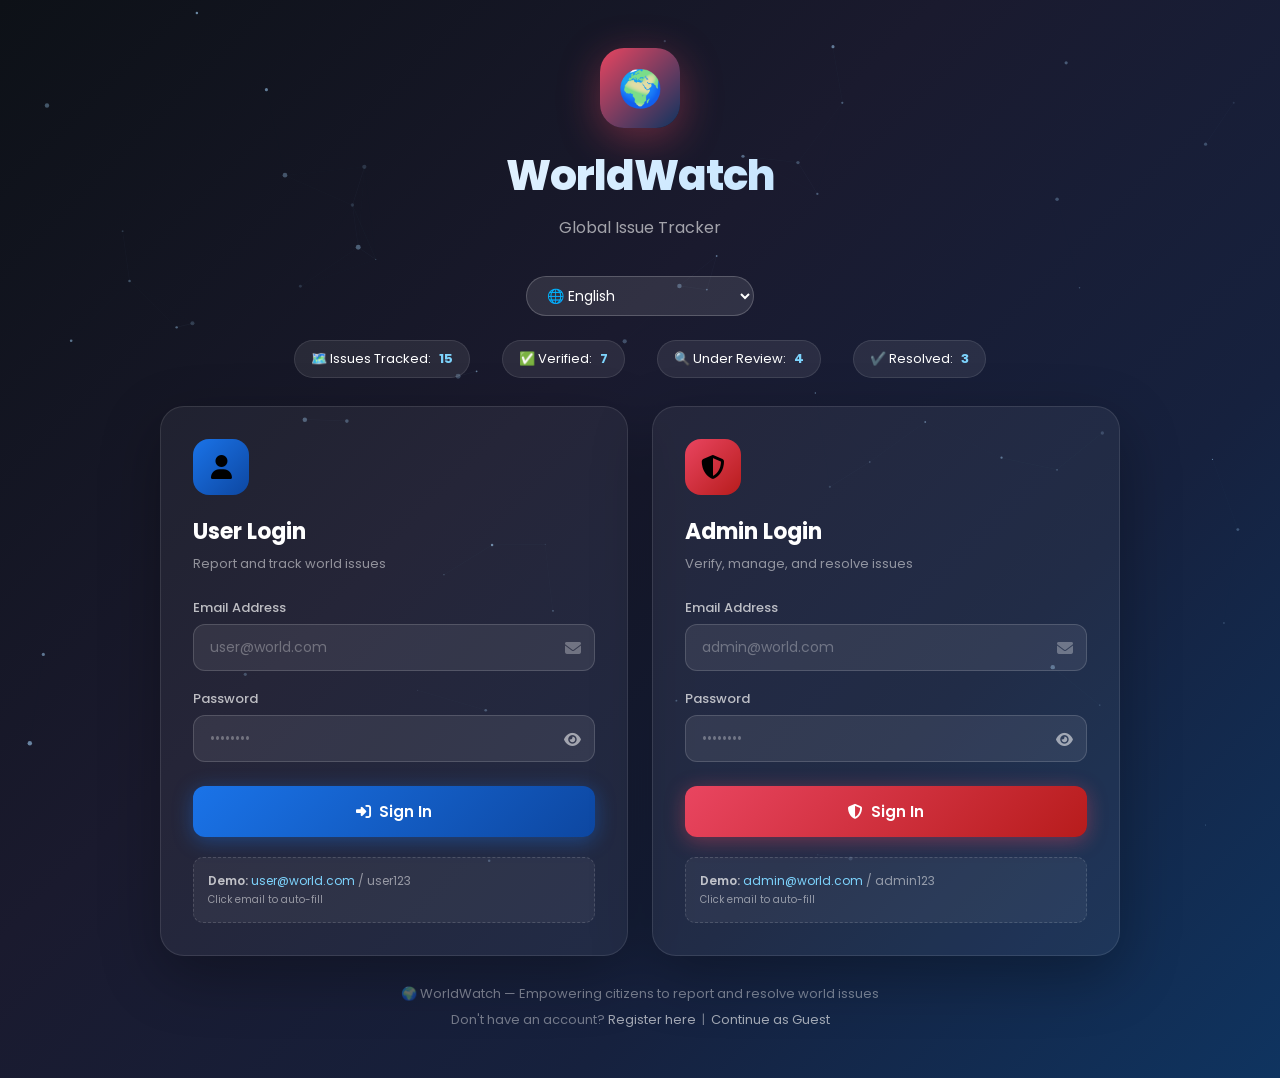
==== index.html @ 294f7278 "Add WorldWatch app and AI reporting assistant Co-authored-by: Copilot <223556219+Copilot@users.norep" ====
<!DOCTYPE html>
<html lang="en">
<head>
  <meta charset="UTF-8">
  <meta name="viewport" content="width=device-width, initial-scale=1.0">
  <title>WorldWatch – Global Issue Tracker | Login</title>
  <link rel="preconnect" href="https://fonts.googleapis.com">
  <link href="https://fonts.googleapis.com/css2?family=Poppins:wght@300;400;500;600;700;800;900&display=swap" rel="stylesheet">
  <link rel="stylesheet" href="https://cdnjs.cloudflare.com/ajax/libs/font-awesome/6.5.0/css/all.min.css">
  <style>
    :root {
      --primary: #1a73e8;
      --secondary: #4a148c;
      --accent: #e94560;
      --font: 'Poppins', sans-serif;
    }
    * { box-sizing: border-box; margin: 0; padding: 0; }
    body {
      font-family: var(--font);
      min-height: 100vh;
      background: linear-gradient(135deg, #0d1117 0%, #1a1a2e 40%, #16213e 70%, #0f3460 100%);
      display: flex;
      flex-direction: column;
      align-items: center;
      justify-content: center;
      position: relative;
      overflow-x: hidden;
      overflow-y: auto;
      padding: 28px 0;
    }
    canvas#particles {
      position: fixed;
      top: 0; left: 0;
      width: 100%; height: 100%;
      z-index: 0;
      pointer-events: none;
    }
    .login-wrapper {
      position: relative;
      z-index: 10;
      width: 100%;
      max-width: 1000px;
      padding: 20px;
    }

    /* Header */
    .login-header {
      text-align: center;
      margin-bottom: 36px;
      animation: fadeInDown 0.8s ease-out;
    }
    .logo-circle {
      width: 80px;
      height: 80px;
      background: linear-gradient(135deg, #e94560, #0f3460);
      border-radius: 24px;
      display: flex;
      align-items: center;
      justify-content: center;
      font-size: 36px;
      margin: 0 auto 16px;
      box-shadow: 0 10px 40px rgba(233,69,96,0.4);
      animation: float 3s ease-in-out infinite;
    }
    .login-title {
      font-size: 42px;
      font-weight: 800;
      background: linear-gradient(135deg, #fff, #a8d8ff);
      -webkit-background-clip: text;
      -webkit-text-fill-color: transparent;
      background-clip: text;
      letter-spacing: -1px;
    }
    .tagline-rotator {
      font-size: 16px;
      color: rgba(255,255,255,0.6);
      margin-top: 8px;
      min-height: 24px;
      transition: all 0.5s ease;
    }

    /* Language selector */
    .lang-bar {
      display: flex;
      justify-content: center;
      margin-bottom: 24px;
      animation: fadeIn 1s ease-out 0.3s both;
    }
    .lang-bar select {
      background: rgba(255,255,255,0.1);
      border: 1px solid rgba(255,255,255,0.2);
      color: #fff;
      font-family: var(--font);
      font-size: 14px;
      padding: 8px 16px;
      border-radius: 20px;
      cursor: pointer;
      backdrop-filter: blur(10px);
    }
    .lang-bar select option { background: #1a1a2e; color: #fff; }

    /* Login Cards Grid */
    .login-cards {
      display: grid;
      grid-template-columns: 1fr 1fr;
      gap: 24px;
      animation: slideInUp 0.8s ease-out 0.2s both;
    }
    @media (max-width: 700px) {
      .login-cards { grid-template-columns: 1fr; }
      .login-title { font-size: 28px; }
    }

    .login-card {
      background: rgba(255,255,255,0.05);
      border: 1px solid rgba(255,255,255,0.1);
      border-radius: 24px;
      padding: 32px;
      backdrop-filter: blur(20px);
      box-shadow: 0 20px 60px rgba(0,0,0,0.3);
      transition: transform 0.3s ease, box-shadow 0.3s ease;
    }
    .login-card:hover {
      transform: translateY(-6px);
      box-shadow: 0 30px 80px rgba(0,0,0,0.4);
    }

    .card-icon {
      width: 56px;
      height: 56px;
      border-radius: 16px;
      display: flex;
      align-items: center;
      justify-content: center;
      font-size: 24px;
      margin-bottom: 20px;
    }
    .card-icon.user { background: linear-gradient(135deg, #1a73e8, #0d47a1); }
    .card-icon.admin { background: linear-gradient(135deg, #e94560, #b71c1c); }

    .card-title {
      font-size: 22px;
      font-weight: 700;
      color: #fff;
      margin-bottom: 6px;
    }
    .card-subtitle {
      font-size: 13px;
      color: rgba(255,255,255,0.5);
      margin-bottom: 24px;
    }

    .form-group { margin-bottom: 18px; }
    .form-label {
      display: block;
      font-size: 13px;
      font-weight: 500;
      color: rgba(255,255,255,0.7);
      margin-bottom: 6px;
    }
    .form-input {
      width: 100%;
      padding: 12px 16px;
      background: rgba(255,255,255,0.08);
      border: 1px solid rgba(255,255,255,0.15);
      border-radius: 12px;
      color: #fff;
      font-family: var(--font);
      font-size: 14px;
      transition: all 0.3s ease;
    }
    .form-input:focus {
      outline: none;
      border-color: rgba(26,115,232,0.7);
      background: rgba(255,255,255,0.12);
      box-shadow: 0 0 0 3px rgba(26,115,232,0.2);
    }
    .form-input::placeholder { color: rgba(255,255,255,0.3); }

    .input-wrapper {
      position: relative;
    }
    .input-wrapper > i {
      position: absolute;
      right: 14px;
      top: 50%;
      transform: translateY(-50%);
      color: rgba(255,255,255,0.3);
      cursor: pointer;
    }
    .input-wrapper input { padding-right: 42px; }

    .error-msg {
      color: #ff6b6b;
      font-size: 12px;
      margin-top: 6px;
      display: none;
    }

    .btn-login {
      width: 100%;
      padding: 14px;
      border: none;
      border-radius: 12px;
      font-family: var(--font);
      font-size: 15px;
      font-weight: 600;
      cursor: pointer;
      transition: all 0.3s ease;
      display: flex;
      align-items: center;
      justify-content: center;
      gap: 8px;
      margin-top: 24px;
    }
    .btn-login.user {
      background: linear-gradient(135deg, #1a73e8, #0d47a1);
      color: #fff;
      box-shadow: 0 4px 20px rgba(26,115,232,0.4);
    }
    .btn-login.admin {
      background: linear-gradient(135deg, #e94560, #b71c1c);
      color: #fff;
      box-shadow: 0 4px 20px rgba(233,69,96,0.4);
    }
    .btn-login:hover {
      transform: translateY(-2px);
      box-shadow: 0 8px 30px rgba(0,0,0,0.3);
    }
    .btn-login:active { transform: translateY(0); }

    /* Demo credentials */
    .demo-box {
      margin-top: 20px;
      padding: 14px;
      background: rgba(255,255,255,0.05);
      border: 1px dashed rgba(255,255,255,0.15);
      border-radius: 10px;
      font-size: 12px;
      color: rgba(255,255,255,0.5);
    }
    .demo-box strong { color: rgba(255,255,255,0.7); font-weight: 600; }
    .demo-box span { color: #7dd3fc; cursor: pointer; }
    .demo-box span:hover { color: #fff; }

    /* Footer */
    .login-footer {
      text-align: center;
      margin-top: 28px;
      color: rgba(255,255,255,0.4);
      font-size: 13px;
      animation: fadeIn 1s ease-out 0.5s both;
    }
    .login-footer a { color: rgba(255,255,255,0.6); text-decoration: none; }
    .login-footer a:hover { color: #fff; }

    /* Issue Stats Banner */
    .stats-banner {
      display: flex;
      justify-content: center;
      gap: 32px;
      margin-bottom: 28px;
      flex-wrap: wrap;
      animation: fadeIn 1s ease-out 0.4s both;
    }
    .stat-pill {
      display: flex;
      align-items: center;
      gap: 8px;
      background: rgba(255,255,255,0.08);
      border: 1px solid rgba(255,255,255,0.1);
      border-radius: 20px;
      padding: 8px 16px;
      color: #fff;
      font-size: 13px;
    }
    .stat-pill span { font-weight: 700; color: #7dd3fc; }

    @keyframes fadeInDown {
      from { opacity: 0; transform: translateY(-30px); }
      to { opacity: 1; transform: translateY(0); }
    }
    @keyframes slideInUp {
      from { opacity: 0; transform: translateY(40px); }
      to { opacity: 1; transform: translateY(0); }
    }
    @keyframes fadeIn {
      from { opacity: 0; }
      to { opacity: 1; }
    }
    @keyframes float {
      0%, 100% { transform: translateY(0) rotate(0deg); }
      33% { transform: translateY(-8px) rotate(2deg); }
      66% { transform: translateY(-4px) rotate(-2deg); }
    }

    .spinner {
      width: 20px; height: 20px;
      border: 2px solid rgba(255,255,255,0.3);
      border-top-color: #fff;
      border-radius: 50%;
      animation: spin 0.8s linear infinite;
      display: none;
    }
    @keyframes spin { to { transform: rotate(360deg); } }
    .btn-login:disabled { cursor: wait; opacity: 0.75; }
    .error-msg[role="alert"] { line-height: 1.5; }
    .demo-box button {
      padding: 0;
      border: 0;
      background: none;
      color: #7dd3fc;
      font: inherit;
      cursor: pointer;
    }
    .demo-box button:hover { color: #fff; }
    .password-toggle {
      border: 0;
      padding: 8px;
      background: transparent;
      font-size: 15px;
    }
    .input-wrapper .password-toggle {
      position: absolute;
      top: 50%;
      right: 6px;
      transform: translateY(-50%);
      color: rgba(255,255,255,0.55);
      cursor: pointer;
    }
    .register-dialog {
      width: min(440px, calc(100% - 32px));
      max-height: calc(100vh - 32px);
      overflow-y: auto;
      margin: auto;
      padding: 28px;
      color: #fff;
      background: #171d2d;
      border: 1px solid rgba(255,255,255,0.18);
      border-radius: 20px;
      box-shadow: 0 24px 80px rgba(0,0,0,0.5);
    }
    .register-dialog::backdrop { background: rgba(3,8,18,0.78); backdrop-filter: blur(5px); }
    .register-dialog h2 { margin-bottom: 6px; }
    .register-dialog p { margin-bottom: 20px; color: rgba(255,255,255,0.65); font-size: 13px; }
    .register-actions { display: flex; gap: 12px; margin-top: 20px; }
    .register-actions button {
      flex: 1;
      padding: 11px 14px;
      border: 1px solid rgba(255,255,255,0.2);
      border-radius: 10px;
      color: #fff;
      background: rgba(255,255,255,0.08);
      font: inherit;
      cursor: pointer;
    }
    .register-actions button[type="submit"] {
      border: 0;
      background: linear-gradient(135deg, #1a73e8, #0d47a1);
    }
    @media (max-height: 760px) {
      body { align-items: flex-start; }
      .login-wrapper { margin: auto; }
    }
  </style>
</head>
<body>
<canvas id="particles"></canvas>

<div class="login-wrapper">
  <!-- Header -->
  <div class="login-header">
    <div class="logo-circle">🌍</div>
    <div class="login-title">WorldWatch</div>
    <div class="tagline-rotator" id="taglineRotator">Global Issue Tracker</div>
  </div>

  <!-- Language Selector -->
  <div class="lang-bar">
    <select id="langSelector" aria-label="Choose language" onchange="changeLang(this.value)">
      <option value="en">🌐 English</option>
      <option value="kn">🇮🇳 ಕನ್ನಡ (Kannada)</option>
      <option value="hi">🇮🇳 हिन्दी (Hindi)</option>
      <option value="te">🇮🇳 తెలుగు (Telugu)</option>
      <option value="ta">🇮🇳 தமிழ் (Tamil)</option>
      <option value="mr">🇮🇳 मराठी (Marathi)</option>
      <option value="ml">🇮🇳 മലയാളം (Malayalam)</option>
      <option value="od">🇮🇳 ଓଡ଼ିଆ (Odia)</option>
      <option value="bn">🇮🇳 বাংলা (Bengali)</option>
    </select>
  </div>

  <!-- Live Stats Banner -->
  <div class="stats-banner">
    <div class="stat-pill">🗺️ Issues Tracked: <span id="statTotal">15</span></div>
    <div class="stat-pill">✅ Verified: <span id="statVerified">6</span></div>
    <div class="stat-pill">🔍 Under Review: <span id="statReview">5</span></div>
    <div class="stat-pill">✔️ Resolved: <span id="statResolved">3</span></div>
  </div>

  <!-- Login Cards -->
  <div class="login-cards">
    <!-- User Login -->
    <form class="login-card" id="userLoginForm" novalidate onsubmit="return doLogin(event, 'user')">
      <div class="card-icon user"><i class="fa fa-user"></i></div>
      <div class="card-title" data-i18n="userLogin">User Login</div>
      <div class="card-subtitle">Report and track world issues</div>

      <div class="form-group">
        <label class="form-label" for="userEmail" data-i18n="email">Email Address</label>
        <div class="input-wrapper">
          <input type="email" class="form-input" id="userEmail" placeholder="user@world.com" autocomplete="username" required>
          <i class="fa fa-envelope"></i>
        </div>
      </div>
      <div class="form-group">
        <label class="form-label" for="userPassword" data-i18n="password">Password</label>
        <div class="input-wrapper">
          <input type="password" class="form-input" id="userPassword" placeholder="••••••••" autocomplete="current-password" required>
          <button class="password-toggle" type="button" aria-label="Show password" aria-pressed="false" id="toggleUserPwd" onclick="togglePwd('userPassword','toggleUserPwd')"><i class="fa fa-eye" aria-hidden="true"></i></button>
        </div>
      </div>
      <div class="error-msg" id="userError" role="alert" aria-live="polite">Invalid credentials. Try user@world.com / user123</div>
      <button class="btn-login user" type="submit">
        <span class="spinner" id="userSpinner"></span>
        <i class="fa fa-sign-in-alt"></i>
        <span data-i18n="loginBtn">Sign In as User</span>
      </button>
      <div class="demo-box">
        <strong>Demo:</strong>
        <button type="button" onclick="fillUser()">user@world.com</button> / user123
        <br><small>Click email to auto-fill</small>
      </div>
    </form>

    <!-- Admin Login -->
    <form class="login-card" id="adminLoginForm" novalidate onsubmit="return doLogin(event, 'admin')">
      <div class="card-icon admin"><i class="fa fa-shield-halved"></i></div>
      <div class="card-title" data-i18n="adminLogin">Admin Login</div>
      <div class="card-subtitle">Verify, manage, and resolve issues</div>

      <div class="form-group">
        <label class="form-label" for="adminEmail" data-i18n="email">Email Address</label>
        <div class="input-wrapper">
          <input type="email" class="form-input" id="adminEmail" placeholder="admin@world.com" autocomplete="username" required>
          <i class="fa fa-envelope"></i>
        </div>
      </div>
      <div class="form-group">
        <label class="form-label" for="adminPassword" data-i18n="password">Password</label>
        <div class="input-wrapper">
          <input type="password" class="form-input" id="adminPassword" placeholder="••••••••" autocomplete="current-password" required>
          <button class="password-toggle" type="button" aria-label="Show password" aria-pressed="false" id="toggleAdminPwd" onclick="togglePwd('adminPassword','toggleAdminPwd')"><i class="fa fa-eye" aria-hidden="true"></i></button>
        </div>
      </div>
      <div class="error-msg" id="adminError" role="alert" aria-live="polite">Invalid credentials. Try admin@world.com / admin123</div>
      <button class="btn-login admin" type="submit">
        <span class="spinner" id="adminSpinner"></span>
        <i class="fa fa-shield-halved"></i>
        <span data-i18n="loginBtn">Sign In as Admin</span>
      </button>
      <div class="demo-box">
        <strong>Demo:</strong>
        <button type="button" onclick="fillAdmin()">admin@world.com</button> / admin123
        <br><small>Click email to auto-fill</small>
      </div>
    </form>
  </div>

  <div class="login-footer">
    <p>🌍 WorldWatch — Empowering citizens to report and resolve world issues</p>
    <p style="margin-top:6px">Don't have an account? <a href="#" onclick="openRegistration(event)">Register here</a> &nbsp;|&nbsp; <a href="dashboard.html" onclick="continueAsGuest(event)">Continue as Guest</a></p>
  </div>
</div>

<dialog class="register-dialog" id="registerDialog" aria-labelledby="registerTitle">
  <h2 id="registerTitle">Create an account</h2>
  <p>Register as a WorldWatch user to report and track issues.</p>
  <form id="registerForm" onsubmit="return registerUser(event)">
    <div class="form-group">
      <label class="form-label" for="registerName">Full name</label>
      <input class="form-input" id="registerName" name="name" autocomplete="name" maxlength="80" required>
    </div>
    <div class="form-group">
      <label class="form-label" for="registerEmail">Email address</label>
      <input class="form-input" id="registerEmail" name="email" type="email" autocomplete="email" required>
    </div>
    <div class="form-group">
      <label class="form-label" for="registerPassword">Password (at least 6 characters)</label>
      <input class="form-input" id="registerPassword" name="password" type="password" autocomplete="new-password" minlength="6" required>
    </div>
    <div class="error-msg" id="registerError" role="alert" aria-live="polite"></div>
    <div class="register-actions">
      <button type="button" onclick="closeRegistration()">Cancel</button>
      <button type="submit">Create account</button>
    </div>
  </form>
</dialog>

<script src="translations.js"></script>
<script src="app.js"></script>
<script>
// Particle animation
const canvas = document.getElementById('particles');
const ctx = canvas.getContext('2d');
canvas.width = window.innerWidth;
canvas.height = window.innerHeight;

const particles = Array.from({length: 60}, () => ({
  x: Math.random() * canvas.width,
  y: Math.random() * canvas.height,
  r: Math.random() * 2 + 0.5,
  dx: (Math.random() - 0.5) * 0.5,
  dy: (Math.random() - 0.5) * 0.5,
  alpha: Math.random() * 0.5 + 0.1
}));

function animateParticles() {
  ctx.clearRect(0, 0, canvas.width, canvas.height);
  particles.forEach(p => {
    ctx.beginPath();
    ctx.arc(p.x, p.y, p.r, 0, Math.PI * 2);
    ctx.fillStyle = `rgba(168, 216, 255, ${p.alpha})`;
    ctx.fill();
    p.x += p.dx; p.y += p.dy;
    if (p.x < 0 || p.x > canvas.width) p.dx *= -1;
    if (p.y < 0 || p.y > canvas.height) p.dy *= -1;
  });
  // Draw connecting lines
  for (let i = 0; i < particles.length; i++) {
    for (let j = i+1; j < particles.length; j++) {
      const dist = Math.hypot(particles[i].x - particles[j].x, particles[i].y - particles[j].y);
      if (dist < 120) {
        ctx.beginPath();
        ctx.moveTo(particles[i].x, particles[i].y);
        ctx.lineTo(particles[j].x, particles[j].y);
        ctx.strokeStyle = `rgba(168,216,255,${0.08 * (1 - dist/120)})`;
        ctx.lineWidth = 0.5;
        ctx.stroke();
      }
    }
  }
  requestAnimationFrame(animateParticles);
}
animateParticles();
window.addEventListener('resize', () => {
  canvas.width = window.innerWidth;
  canvas.height = window.innerHeight;
});

// Tagline rotator
const taglines = {
  en: "Global Issue Tracker – Making the World a Safer Place",
  kn: "ಜಾಗತಿಕ ಸಮಸ್ಯೆ ಟ್ರ್ಯಾಕರ್ – ವಿಶ್ವವನ್ನು ಸುರಕ್ಷಿತ ಸ್ಥಳ ಮಾಡುವ ಪ್ರಯಾಸ",
  hi: "वैश्विक समस्या ट्रैकर – दुनिया को सुरक्षित बनाने का प्रयास",
  te: "ప్రపంచ సమస్య ట్రాకర్ – ప్రపంచాన్ని సురక్షితంగా చేద్దాం",
  ta: "உலகளாவிய சிக்கல் கண்காணிப்பு – உலகை பாதுகாப்பானதாக மாற்றுவோம்",
  mr: "जागतिक समस्या ट्रॅकर – जग सुरक्षित करण्याचा प्रयत्न",
  ml: "ആഗോള പ്രശ്ന ട്രാക്കർ – ലോകത്തെ സുരക്ഷിതമാക്കാൻ",
  od: "ବୈଶ୍ୱିକ ସମସ୍ୟା ଟ୍ରାକର – ବିଶ୍ୱକୁ ସୁରକ୍ଷିତ ସ୍ଥାନ ତିଆରି",
  bn: "বৈশ্বিক সমস্যা ট্র্যাকার – বিশ্বকে নিরাপদ করার প্রচেষ্টা"
};
const taglineKeys = Object.keys(taglines);
let taglineIdx = 0;
function rotateTagline() {
  const el = document.getElementById('taglineRotator');
  el.style.opacity = 0;
  setTimeout(() => {
    taglineIdx = (taglineIdx + 1) % taglineKeys.length;
    el.textContent = taglines[taglineKeys[taglineIdx]];
    el.style.opacity = 1;
  }, 500);
}
setInterval(rotateTagline, 3000);

// Load stats
function loadStats() {
  DATA.init();
  const stats = DATA.getStats();
  document.getElementById('statTotal').textContent = stats.total;
  document.getElementById('statVerified').textContent = stats.verified;
  document.getElementById('statReview').textContent = stats.reviewing;
  document.getElementById('statResolved').textContent = stats.resolved;
}
loadStats();

// Language change
function changeLang(lang) {
  document.getElementById('langSelector').value = lang;
  i18n.setLang(lang);
  document.getElementById('taglineRotator').textContent = taglines[lang] || taglines.en;
}

// Toggle password visibility
function togglePwd(inputId, iconId) {
  const inp = document.getElementById(inputId);
  const ico = document.getElementById(iconId);
  const isHidden = inp.type === 'password';
  inp.type = isHidden ? 'text' : 'password';
  ico.setAttribute('aria-pressed', String(isHidden));
  ico.setAttribute('aria-label', isHidden ? 'Hide password' : 'Show password');
  ico.querySelector('i').className = isHidden ? 'fa fa-eye-slash' : 'fa fa-eye';
}

// Auto-fill demo credentials
function fillUser() {
  document.getElementById('userEmail').value = 'user@world.com';
  document.getElementById('userPassword').value = 'user123';
  document.getElementById('userError').style.display = 'none';
}
function fillAdmin() {
  document.getElementById('adminEmail').value = 'admin@world.com';
  document.getElementById('adminPassword').value = 'admin123';
  document.getElementById('adminError').style.display = 'none';
}

// Login logic
function doLogin(event, role) {
  event.preventDefault();
  const form = document.getElementById(role + 'LoginForm');
  if (!form.reportValidity()) return false;
  const emailId = role + 'Email';
  const pwdId = role + 'Password';
  const errorId = role + 'Error';
  const spinnerId = role + 'Spinner';

  const email = document.getElementById(emailId).value.trim().toLowerCase();
  const password = document.getElementById(pwdId).value;
  const errorEl = document.getElementById(errorId);
  const spinner = document.getElementById(spinnerId);
  const button = form.querySelector('.btn-login');

  errorEl.style.display = 'none';
  button.disabled = true;
  spinner.style.display = 'block';

  setTimeout(() => {
    try {
      const user = AUTH.login(email, password, role);
      if (user) {
        window.location.href = role === 'admin' ? 'admin.html' : 'dashboard.html';
        return;
      }
      errorEl.textContent = `${i18n.t('invalid')} Try ${role}@world.com / ${role === 'admin' ? 'admin123' : 'user123'}.`;
      errorEl.style.display = 'block';
    } catch (error) {
      errorEl.textContent = 'Unable to save your session in this browser. Check storage settings and try again.';
      errorEl.style.display = 'block';
    } finally {
      spinner.style.display = 'none';
      button.disabled = false;
    }
  }, 300);
  return false;
}

function openRegistration(event) {
  event.preventDefault();
  document.getElementById('registerError').style.display = 'none';
  document.getElementById('registerDialog').showModal();
  document.getElementById('registerName').focus();
}

function closeRegistration() {
  document.getElementById('registerDialog').close();
}

function registerUser(event) {
  event.preventDefault();
  const form = event.currentTarget;
  if (!form.reportValidity()) return false;
  const errorEl = document.getElementById('registerError');
  const submitButton = form.querySelector('[type="submit"]');
  const name = document.getElementById('registerName').value.trim();
  const email = document.getElementById('registerEmail').value.trim().toLowerCase();
  const password = document.getElementById('registerPassword').value;
  errorEl.style.display = 'none';
  submitButton.disabled = true;

  try {
    const result = AUTH.register(name, email, password);
    if (!result.ok) {
      errorEl.textContent = result.msg;
      errorEl.style.display = 'block';
      return false;
    }
    document.getElementById('userEmail').value = email;
    document.getElementById('userPassword').value = password;
    closeRegistration();
    doLogin({ preventDefault() {} }, 'user');
  } catch (error) {
    errorEl.textContent = 'Unable to create your account in this browser. Check storage settings and try again.';
    errorEl.style.display = 'block';
  } finally {
    submitButton.disabled = false;
  }
  return false;
}

function continueAsGuest(event) {
  event.preventDefault();
  try {
    AUTH.guest();
    window.location.href = 'dashboard.html';
  } catch (error) {
    const userError = document.getElementById('userError');
    userError.textContent = 'Unable to save a guest session in this browser. Check storage settings and try again.';
    userError.style.display = 'block';
  }
}

// Check if already logged in
const session = AUTH.getSession();
if (session) {
  window.location.href = session.role === 'admin' ? 'admin.html' : 'dashboard.html';
}
</script>
</body>
</html>
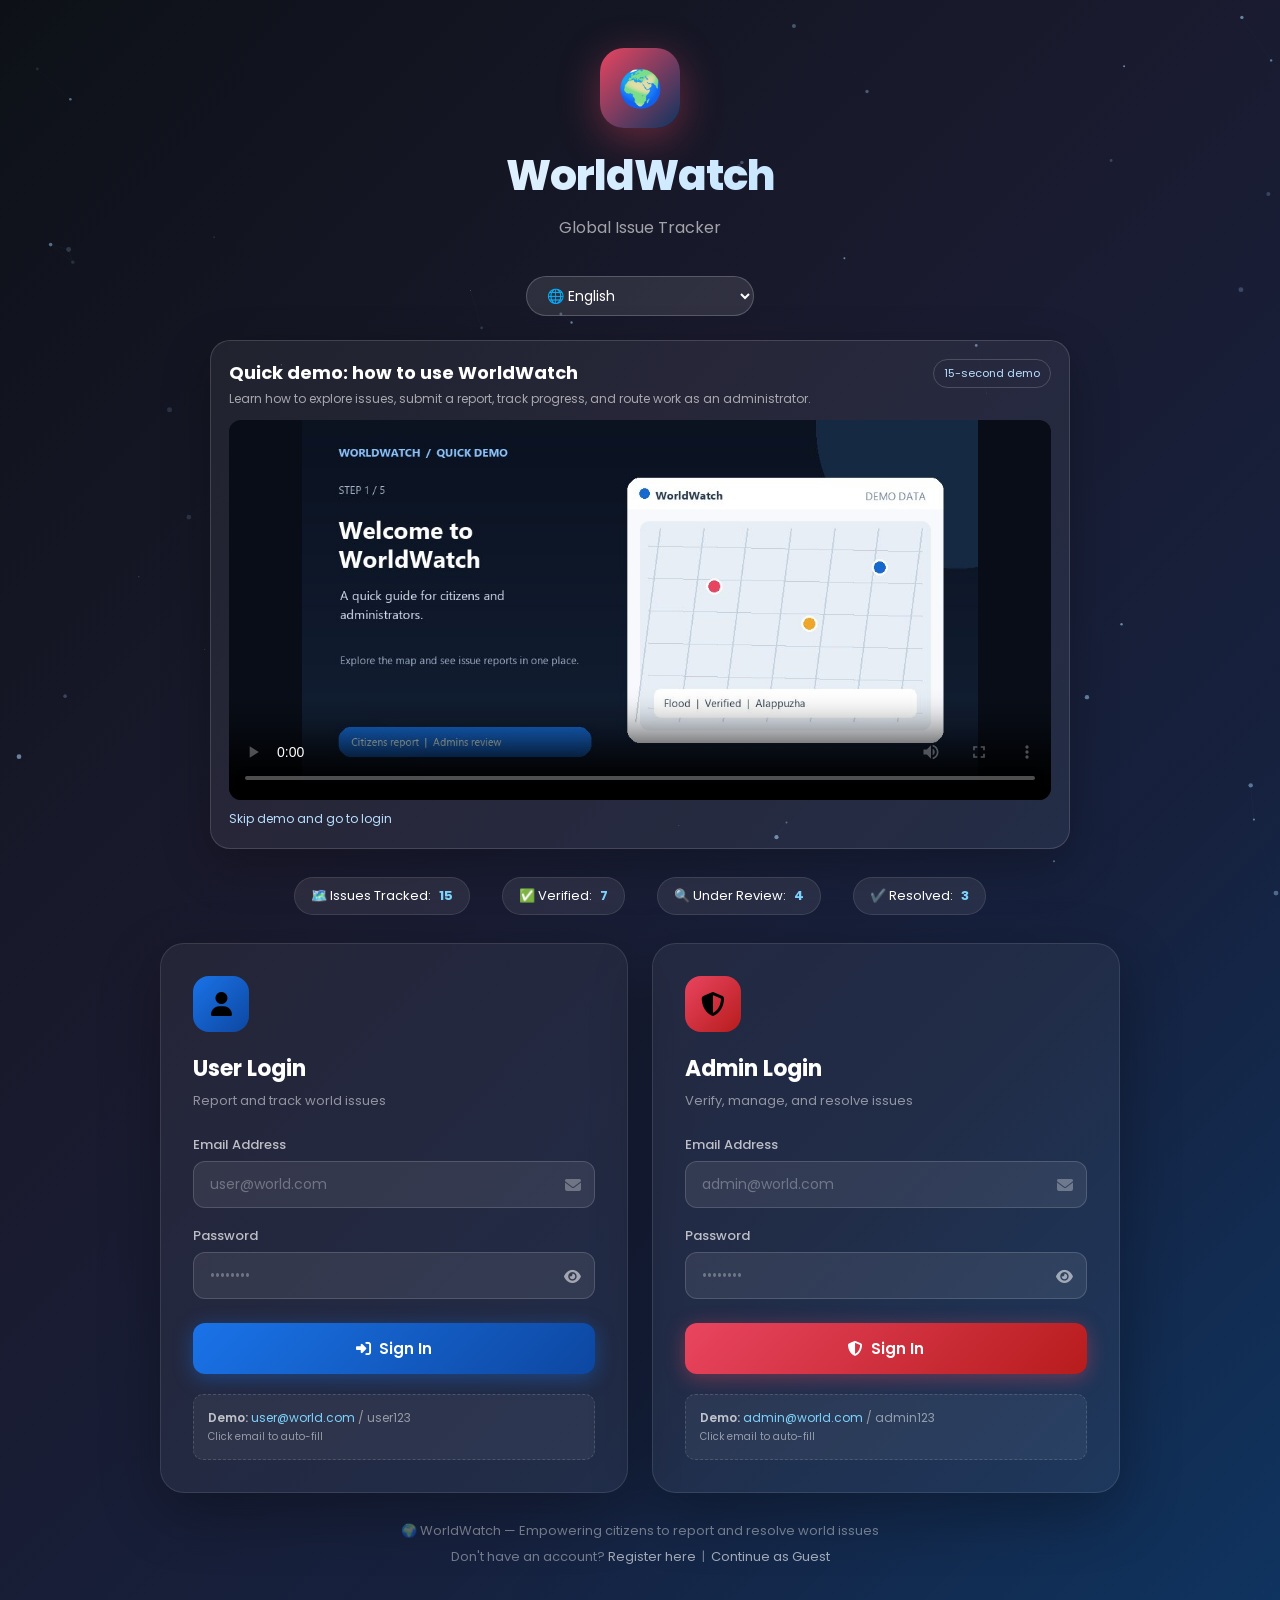
==== commit 43fd107e: "added new file" ====
--- a/index.html
+++ b/index.html
@@ -276,6 +276,47 @@
     }
     .stat-pill span { font-weight: 700; color: #7dd3fc; }
 
+    .login-tutorial {
+      max-width: 860px;
+      margin: 0 auto 28px;
+      padding: 18px;
+      border: 1px solid rgba(255,255,255,0.14);
+      border-radius: 20px;
+      background: rgba(255,255,255,0.06);
+      box-shadow: 0 16px 48px rgba(0,0,0,0.25);
+      animation: fadeIn 0.8s ease-out 0.35s both;
+    }
+    .tutorial-heading {
+      display: flex;
+      align-items: flex-start;
+      justify-content: space-between;
+      gap: 16px;
+      margin-bottom: 12px;
+    }
+    .tutorial-heading h2 { color: #fff; font-size: 18px; font-weight: 700; }
+    .tutorial-heading p { margin-top: 4px; color: rgba(255,255,255,0.6); font-size: 12px; }
+    .tutorial-duration {
+      flex-shrink: 0;
+      padding: 5px 10px;
+      border: 1px solid rgba(255,255,255,0.18);
+      border-radius: 20px;
+      color: #b9dfff;
+      font-size: 11px;
+    }
+    .login-tutorial video {
+      display: block;
+      width: 100%;
+      max-height: 380px;
+      border-radius: 12px;
+      background: #080d17;
+    }
+    .tutorial-skip { display: inline-block; margin-top: 10px; color: #b9dfff; font-size: 12px; text-decoration: none; }
+    .tutorial-skip:hover { color: #fff; text-decoration: underline; }
+    @media (max-width: 700px) {
+      .login-tutorial { padding: 14px; }
+      .tutorial-heading h2 { font-size: 16px; }
+    }
+
     @keyframes fadeInDown {
       from { opacity: 0; transform: translateY(-30px); }
       to { opacity: 1; transform: translateY(0); }
@@ -390,6 +431,21 @@
     </select>
   </div>
 
+  <section class="login-tutorial" aria-labelledby="tutorialTitle">
+    <div class="tutorial-heading">
+      <div>
+        <h2 id="tutorialTitle">Quick demo: how to use WorldWatch</h2>
+        <p>Learn how to explore issues, submit a report, track progress, and route work as an administrator.</p>
+      </div>
+      <span class="tutorial-duration">15-second demo</span>
+    </div>
+    <video controls playsinline preload="metadata" poster="tutorial-poster.jpg" aria-label="WorldWatch application tutorial video">
+      <source src="tutorial.mp4" type="video/mp4">
+      Your browser does not support MP4 video. Please use the controls to continue to login.
+    </video>
+    <a class="tutorial-skip" href="#loginCards">Skip demo and go to login</a>
+  </section>
+
   <!-- Live Stats Banner -->
   <div class="stats-banner">
     <div class="stat-pill">🗺️ Issues Tracked: <span id="statTotal">15</span></div>
@@ -399,7 +455,7 @@
   </div>
 
   <!-- Login Cards -->
-  <div class="login-cards">
+  <div class="login-cards" id="loginCards">
     <!-- User Login -->
     <form class="login-card" id="userLoginForm" novalidate onsubmit="return doLogin(event, 'user')">
       <div class="card-icon user"><i class="fa fa-user"></i></div>
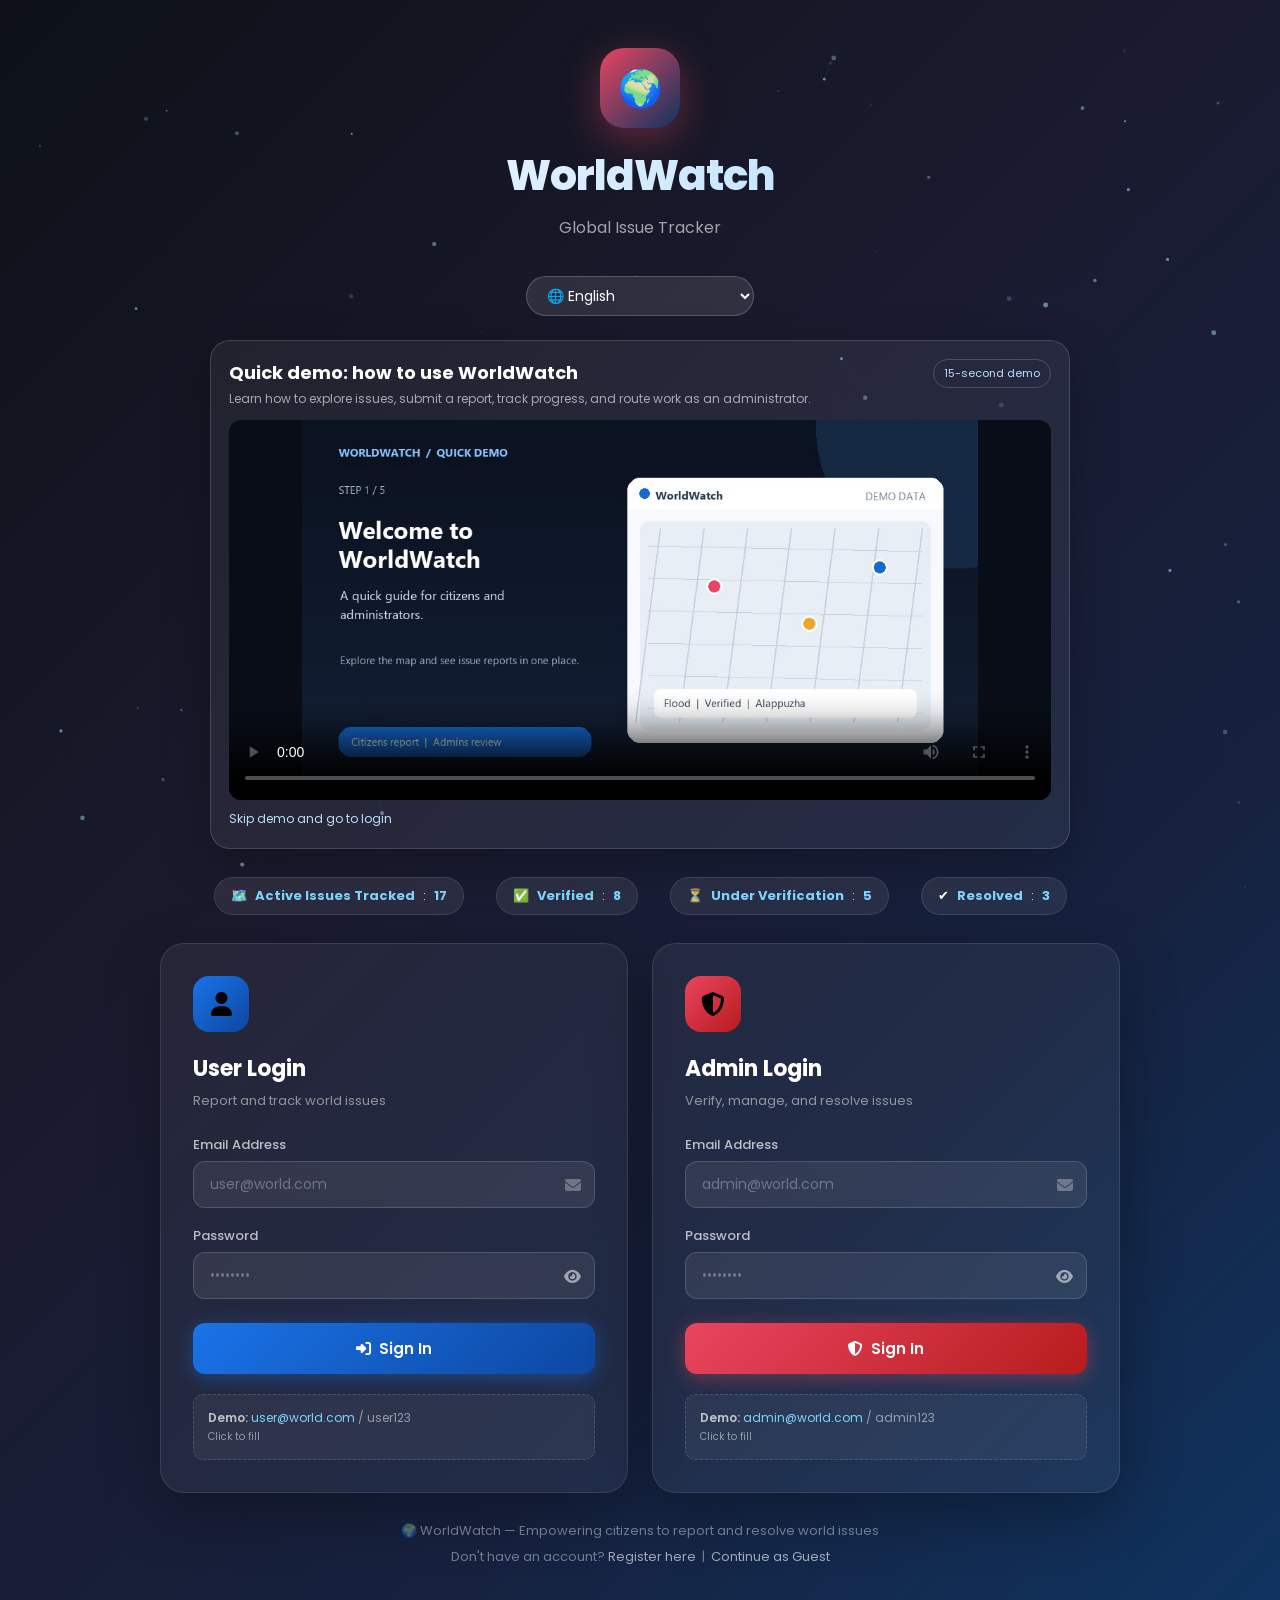
==== commit e7f06095: "Final Updated" ====
--- a/index.html
+++ b/index.html
@@ -413,7 +413,7 @@
   <div class="login-header">
     <div class="logo-circle">🌍</div>
     <div class="login-title">WorldWatch</div>
-    <div class="tagline-rotator" id="taglineRotator">Global Issue Tracker</div>
+    <div class="tagline-rotator" id="taglineRotator" data-i18n="tagline">Global Issue Tracker</div>
   </div>
 
   <!-- Language Selector -->
@@ -434,24 +434,24 @@
   <section class="login-tutorial" aria-labelledby="tutorialTitle">
     <div class="tutorial-heading">
       <div>
-        <h2 id="tutorialTitle">Quick demo: how to use WorldWatch</h2>
-        <p>Learn how to explore issues, submit a report, track progress, and route work as an administrator.</p>
+        <h2 id="tutorialTitle" data-i18n="tutorialTitle">Quick demo: how to use WorldWatch</h2>
+        <p data-i18n="tutorialDesc">Learn how to explore issues, submit a report, track progress, and route work as an administrator.</p>
       </div>
-      <span class="tutorial-duration">15-second demo</span>
+      <span class="tutorial-duration" data-i18n="tutorialDuration">15-second demo</span>
     </div>
     <video controls playsinline preload="metadata" poster="tutorial-poster.jpg" aria-label="WorldWatch application tutorial video">
       <source src="tutorial.mp4" type="video/mp4">
       Your browser does not support MP4 video. Please use the controls to continue to login.
     </video>
-    <a class="tutorial-skip" href="#loginCards">Skip demo and go to login</a>
+    <a class="tutorial-skip" href="#loginCards" data-i18n="skipDemo">Skip demo and go to login</a>
   </section>
 
   <!-- Live Stats Banner -->
   <div class="stats-banner">
-    <div class="stat-pill">🗺️ Issues Tracked: <span id="statTotal">15</span></div>
-    <div class="stat-pill">✅ Verified: <span id="statVerified">6</span></div>
-    <div class="stat-pill">🔍 Under Review: <span id="statReview">5</span></div>
-    <div class="stat-pill">✔️ Resolved: <span id="statResolved">3</span></div>
+    <div class="stat-pill">🗺️ <span data-i18n="activeIssuesTracked">Issues Tracked</span>: <span id="statTotal">15</span></div>
+    <div class="stat-pill">✅ <span data-i18n="verified">Verified</span>: <span id="statVerified">6</span></div>
+    <div class="stat-pill">⏳ <span data-i18n="underReview">Under Review</span>: <span id="statReview">5</span></div>
+    <div class="stat-pill">✔ <span data-i18n="resolved">Resolved</span>: <span id="statResolved">3</span></div>
   </div>
 
   <!-- Login Cards -->
@@ -460,7 +460,7 @@
     <form class="login-card" id="userLoginForm" novalidate onsubmit="return doLogin(event, 'user')">
       <div class="card-icon user"><i class="fa fa-user"></i></div>
       <div class="card-title" data-i18n="userLogin">User Login</div>
-      <div class="card-subtitle">Report and track world issues</div>
+      <div class="card-subtitle" data-i18n="userSubtitle">Report and track world issues</div>
 
       <div class="form-group">
         <label class="form-label" for="userEmail" data-i18n="email">Email Address</label>
@@ -485,7 +485,7 @@
       <div class="demo-box">
         <strong>Demo:</strong>
         <button type="button" onclick="fillUser()">user@world.com</button> / user123
-        <br><small>Click email to auto-fill</small>
+        <br><small data-i18n="clickToFill">Click email to auto-fill</small>
       </div>
     </form>
 
@@ -493,7 +493,7 @@
     <form class="login-card" id="adminLoginForm" novalidate onsubmit="return doLogin(event, 'admin')">
       <div class="card-icon admin"><i class="fa fa-shield-halved"></i></div>
       <div class="card-title" data-i18n="adminLogin">Admin Login</div>
-      <div class="card-subtitle">Verify, manage, and resolve issues</div>
+      <div class="card-subtitle" data-i18n="adminSubtitle">Verify, manage, and resolve issues</div>
 
       <div class="form-group">
         <label class="form-label" for="adminEmail" data-i18n="email">Email Address</label>
@@ -518,7 +518,7 @@
       <div class="demo-box">
         <strong>Demo:</strong>
         <button type="button" onclick="fillAdmin()">admin@world.com</button> / admin123
-        <br><small>Click email to auto-fill</small>
+        <br><small data-i18n="clickToFill">Click email to auto-fill</small>
       </div>
     </form>
   </div>
@@ -530,8 +530,8 @@
 </div>
 
 <dialog class="register-dialog" id="registerDialog" aria-labelledby="registerTitle">
-  <h2 id="registerTitle">Create an account</h2>
-  <p>Register as a WorldWatch user to report and track issues.</p>
+  <h2 id="registerTitle" data-i18n="createAccount">Create an account</h2>
+  <p data-i18n="registerPrompt">Register as a WorldWatch user to report and track issues.</p>
   <form id="registerForm" onsubmit="return registerUser(event)">
     <div class="form-group">
       <label class="form-label" for="registerName">Full name</label>
@@ -547,8 +547,8 @@
     </div>
     <div class="error-msg" id="registerError" role="alert" aria-live="polite"></div>
     <div class="register-actions">
-      <button type="button" onclick="closeRegistration()">Cancel</button>
-      <button type="submit">Create account</button>
+      <button type="button" onclick="closeRegistration()" data-i18n="cancel">Cancel</button>
+      <button type="submit" data-i18n="createAccount">Create account</button>
     </div>
   </form>
 </dialog>
@@ -765,6 +765,15 @@
   }
 }
 
+// Initialize language from storage
+i18n.loadSaved();
+i18n.applyAll();
+const savedLang = i18n.current;
+const langSel = document.getElementById('langSelector');
+if (langSel) langSel.value = savedLang;
+const tagEl = document.getElementById('taglineRotator');
+if (tagEl) tagEl.textContent = taglines[savedLang] || taglines.en;
+
 // Check if already logged in
 const session = AUTH.getSession();
 if (session) {
